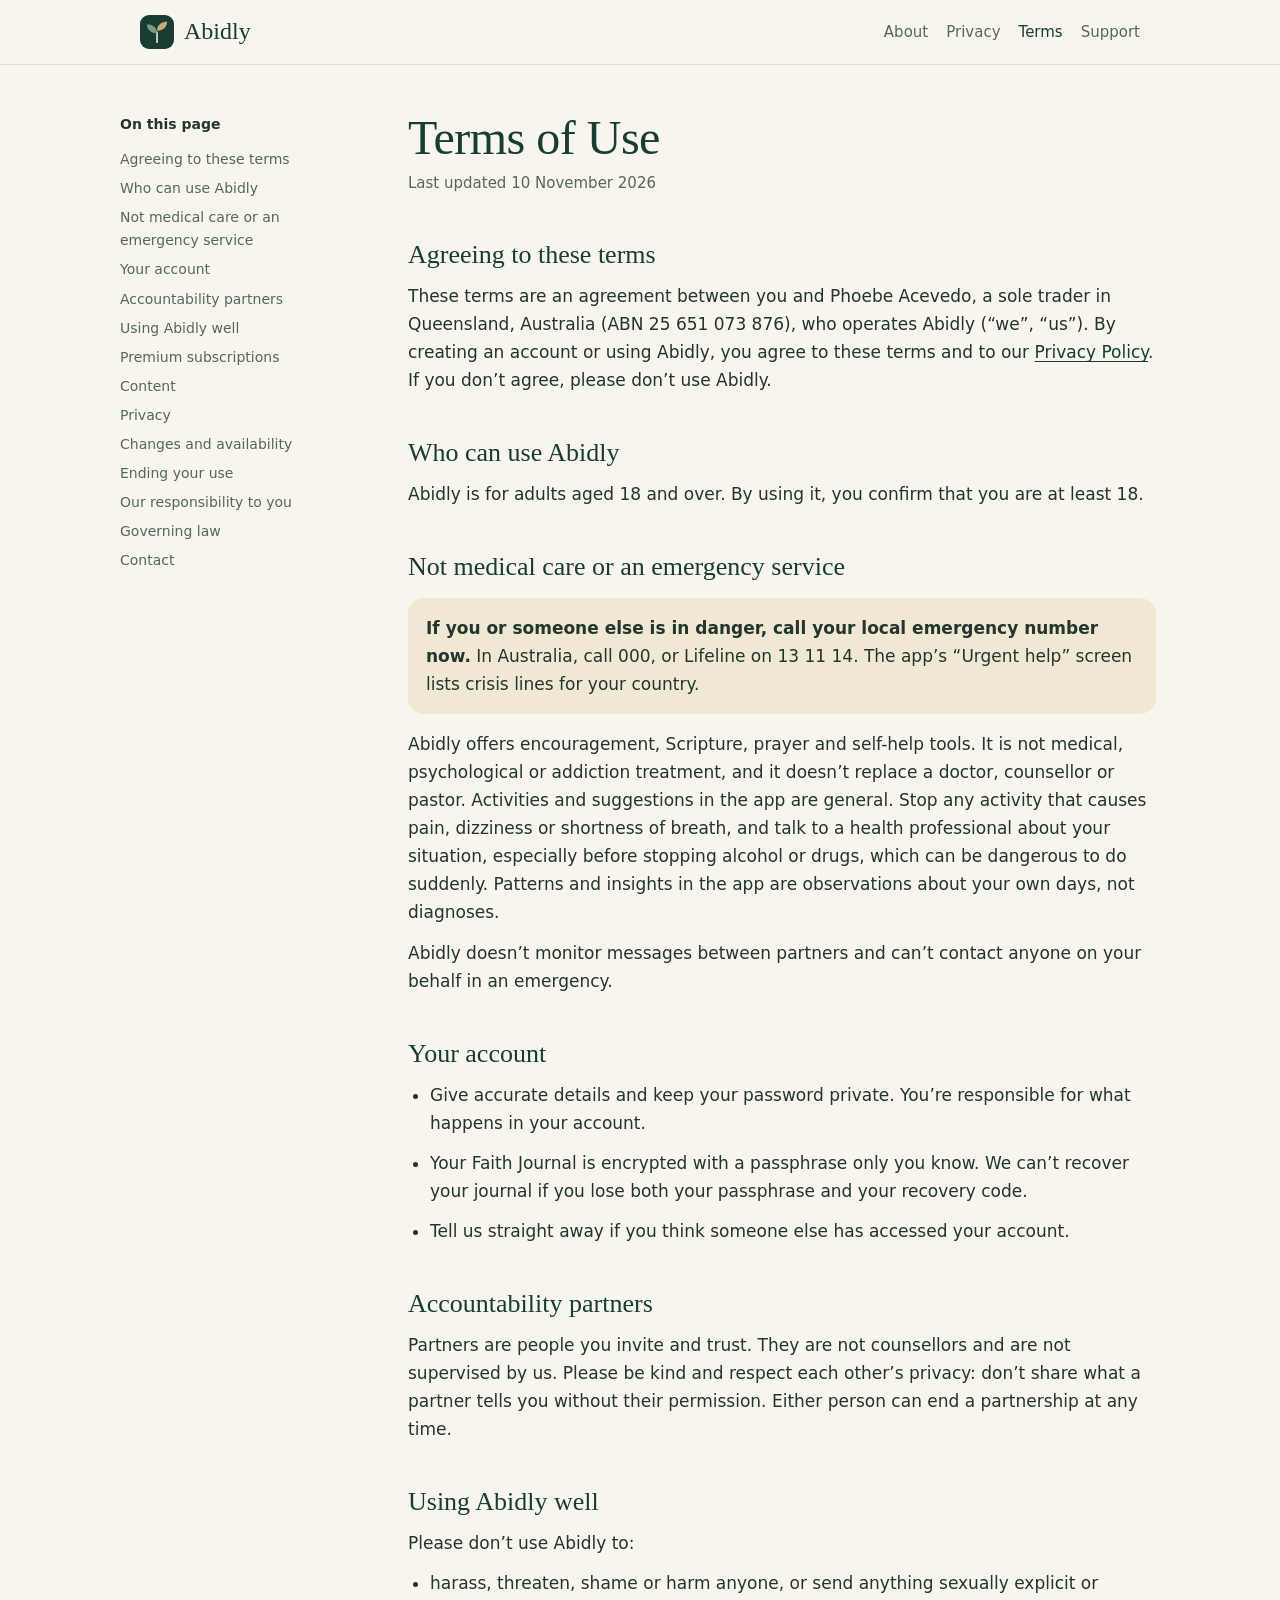
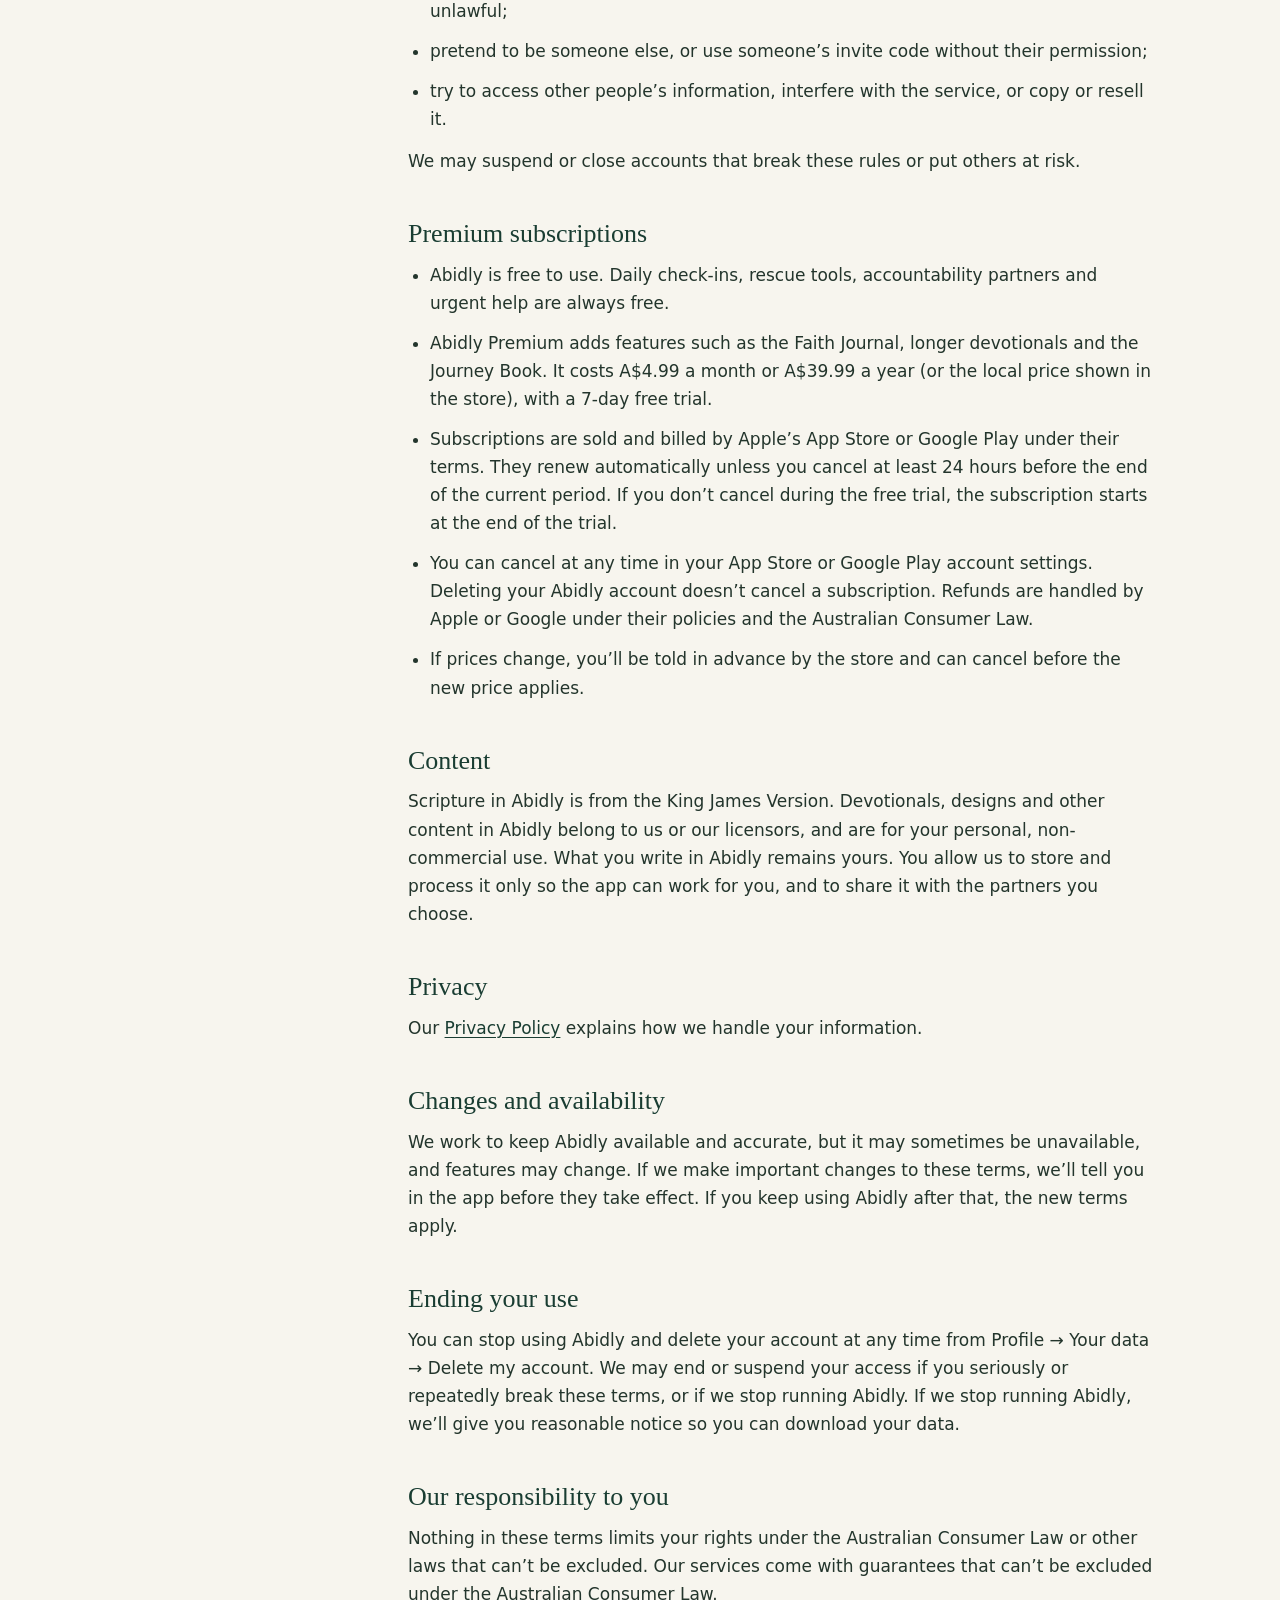
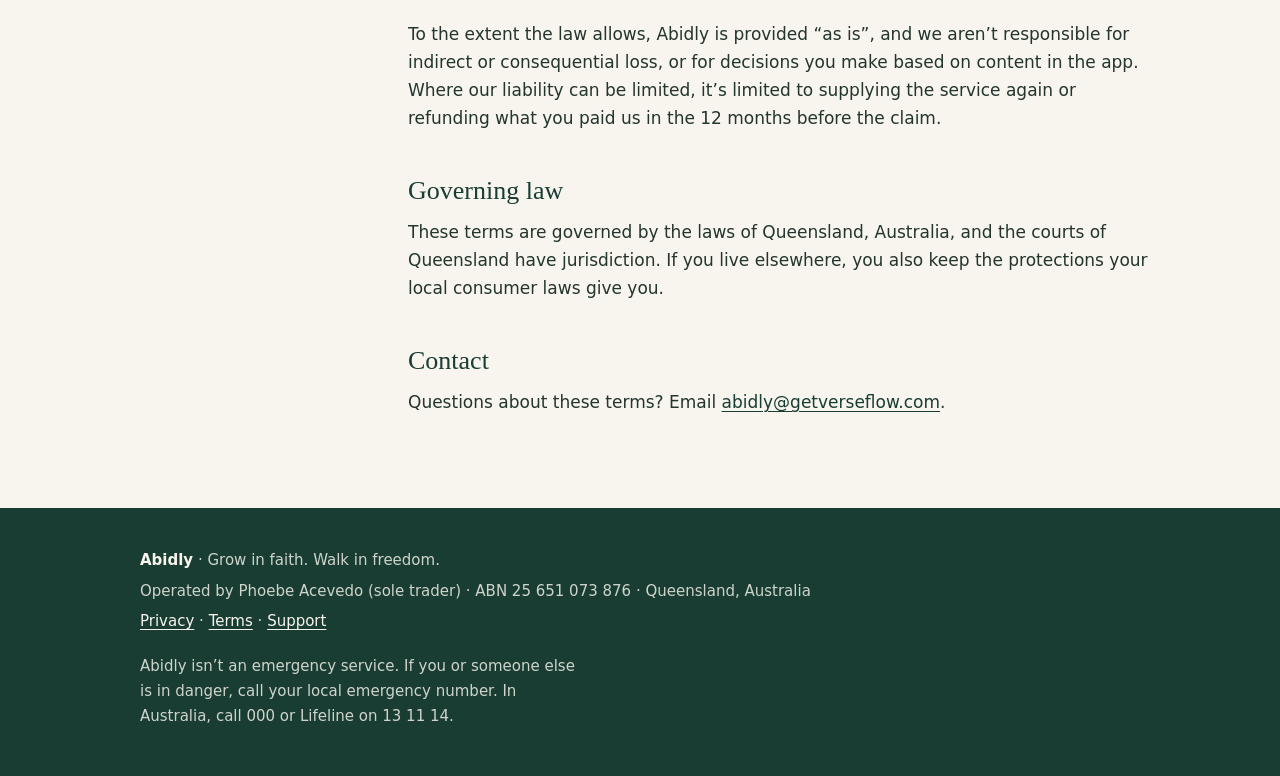
==== terms.html @ 66983ef4 "Add files via upload" ====
<!doctype html>
<html lang="en-AU">
<head>
<meta charset="utf-8">
<meta name="viewport" content="width=device-width, initial-scale=1, viewport-fit=cover">
<title>Terms of Use · Abidly</title>
<meta name="description" content="The terms for using the Abidly app.">
<meta name="theme-color" content="#193D32">
<link rel="icon" href="favicon.png" type="image/png">
<link rel="apple-touch-icon" href="apple-touch-icon.png">
<link rel="stylesheet" href="styles.css">
</head>
<body>
<header class="site"><div class="wrap">
  <a class="brand" href="index.html"><img src="icon.png" alt="">Abidly</a>
  <nav class="site" aria-label="Site"><a href="index.html">About</a><a href="privacy.html">Privacy</a><a href="terms.html" aria-current="page">Terms</a><a href="support.html">Support</a></nav>
</div></header>
<main id="main">

<div class="wrap doc">
<aside><strong>On this page</strong><ol><li><a href="#agree">Agreeing to these terms</a></li><li><a href="#who">Who can use Abidly</a></li><li><a href="#not-medical">Not medical care or an emergency service</a></li><li><a href="#account">Your account</a></li><li><a href="#partners">Accountability partners</a></li><li><a href="#use">Using Abidly well</a></li><li><a href="#premium">Premium subscriptions</a></li><li><a href="#content">Content</a></li><li><a href="#privacy">Privacy</a></li><li><a href="#availability">Changes and availability</a></li><li><a href="#ending">Ending your use</a></li><li><a href="#liability">Our responsibility to you</a></li><li><a href="#law">Governing law</a></li><li><a href="#contact">Contact</a></li></ol></aside>
<article>
<h1>Terms of Use</h1>
<p class="updated">Last updated 10 November 2026</p>

<h2 id="agree">Agreeing to these terms</h2>
<p>These terms are an agreement between you and Phoebe Acevedo, a sole trader in Queensland, Australia (ABN 25 651 073 876), who operates Abidly (“we”, “us”). By creating an account or using Abidly, you agree to these terms and to our <a href="privacy.html">Privacy Policy</a>. If you don’t agree, please don’t use Abidly.</p>

<h2 id="who">Who can use Abidly</h2>
<p>Abidly is for adults aged 18 and over. By using it, you confirm that you are at least 18.</p>

<h2 id="not-medical">Not medical care or an emergency service</h2>
<div class="note"><strong>If you or someone else is in danger, call your local emergency number now.</strong> In Australia, call 000, or Lifeline on 13 11 14. The app’s “Urgent help” screen lists crisis lines for your country.</div>
<p>Abidly offers encouragement, Scripture, prayer and self-help tools. It is not medical, psychological or addiction treatment, and it doesn’t replace a doctor, counsellor or pastor. Activities and suggestions in the app are general. Stop any activity that causes pain, dizziness or shortness of breath, and talk to a health professional about your situation, especially before stopping alcohol or drugs, which can be dangerous to do suddenly. Patterns and insights in the app are observations about your own days, not diagnoses.</p>
<p>Abidly doesn’t monitor messages between partners and can’t contact anyone on your behalf in an emergency.</p>

<h2 id="account">Your account</h2>
<ul>
<li>Give accurate details and keep your password private. You’re responsible for what happens in your account.</li>
<li>Your Faith Journal is encrypted with a passphrase only you know. We can’t recover your journal if you lose both your passphrase and your recovery code.</li>
<li>Tell us straight away if you think someone else has accessed your account.</li>
</ul>

<h2 id="partners">Accountability partners</h2>
<p>Partners are people you invite and trust. They are not counsellors and are not supervised by us. Please be kind and respect each other’s privacy: don’t share what a partner tells you without their permission. Either person can end a partnership at any time.</p>

<h2 id="use">Using Abidly well</h2>
<p>Please don’t use Abidly to:</p>
<ul>
<li>harass, threaten, shame or harm anyone, or send anything sexually explicit or unlawful;</li>
<li>pretend to be someone else, or use someone’s invite code without their permission;</li>
<li>try to access other people’s information, interfere with the service, or copy or resell it.</li>
</ul>
<p>We may suspend or close accounts that break these rules or put others at risk.</p>

<h2 id="premium">Premium subscriptions</h2>
<ul>
<li>Abidly is free to use. Daily check-ins, rescue tools, accountability partners and urgent help are always free.</li>
<li>Abidly Premium adds features such as the Faith Journal, longer devotionals and the Journey Book. It costs A$4.99 a month or A$39.99 a year (or the local price shown in the store), with a 7-day free trial.</li>
<li>Subscriptions are sold and billed by Apple’s App Store or Google Play under their terms. They renew automatically unless you cancel at least 24 hours before the end of the current period. If you don’t cancel during the free trial, the subscription starts at the end of the trial.</li>
<li>You can cancel at any time in your App Store or Google Play account settings. Deleting your Abidly account doesn’t cancel a subscription. Refunds are handled by Apple or Google under their policies and the Australian Consumer Law.</li>
<li>If prices change, you’ll be told in advance by the store and can cancel before the new price applies.</li>
</ul>

<h2 id="content">Content</h2>
<p>Scripture in Abidly is from the King James Version. Devotionals, designs and other content in Abidly belong to us or our licensors, and are for your personal, non-commercial use. What you write in Abidly remains yours. You allow us to store and process it only so the app can work for you, and to share it with the partners you choose.</p>

<h2 id="privacy">Privacy</h2>
<p>Our <a href="privacy.html">Privacy Policy</a> explains how we handle your information.</p>

<h2 id="availability">Changes and availability</h2>
<p>We work to keep Abidly available and accurate, but it may sometimes be unavailable, and features may change. If we make important changes to these terms, we’ll tell you in the app before they take effect. If you keep using Abidly after that, the new terms apply.</p>

<h2 id="ending">Ending your use</h2>
<p>You can stop using Abidly and delete your account at any time from Profile → Your data → Delete my account. We may end or suspend your access if you seriously or repeatedly break these terms, or if we stop running Abidly. If we stop running Abidly, we’ll give you reasonable notice so you can download your data.</p>

<h2 id="liability">Our responsibility to you</h2>
<p>Nothing in these terms limits your rights under the Australian Consumer Law or other laws that can’t be excluded. Our services come with guarantees that can’t be excluded under the Australian Consumer Law.</p>
<p>To the extent the law allows, Abidly is provided “as is”, and we aren’t responsible for indirect or consequential loss, or for decisions you make based on content in the app. Where our liability can be limited, it’s limited to supplying the service again or refunding what you paid us in the 12 months before the claim.</p>

<h2 id="law">Governing law</h2>
<p>These terms are governed by the laws of Queensland, Australia, and the courts of Queensland have jurisdiction. If you live elsewhere, you also keep the protections your local consumer laws give you.</p>

<h2 id="contact">Contact</h2>
<p>Questions about these terms? Email <a href="mailto:abidly@getverseflow.com">abidly@getverseflow.com</a>.</p>
</article>
</div>

</main>
<footer class="site"><div class="wrap">
  <div>
    <p style="margin:0 0 6px"><strong style="color:#F7F5EE">Abidly</strong> · Grow in faith. Walk in freedom.</p>
    <p style="margin:0">Operated by Phoebe Acevedo (sole trader) · ABN 25 651 073 876 · Queensland, Australia</p>
    <p style="margin:6px 0 0"><a href="privacy.html">Privacy</a> · <a href="terms.html">Terms</a> · <a href="support.html">Support</a></p>
  </div>
  <p class="crisis" style="margin:0">Abidly isn’t an emergency service. If you or someone else is in danger, call your local emergency number. In Australia, call 000 or Lifeline on 13 11 14.</p>
</div></footer>
</body>
</html>
---- styles.css ----
/* Abidly website: forest, sage and ivory, like the app. Light only, on purpose. */
/* Fonts are served from this site (no third-party font requests). SIL Open Font License. */
@font-face { font-family: "DM Sans"; src: url("fonts/DMSans_400Regular.ttf") format("truetype"); font-weight: 400; font-display: swap; }
@font-face { font-family: "DM Sans"; src: url("fonts/DMSans_500Medium.ttf") format("truetype"); font-weight: 500; font-display: swap; }
@font-face { font-family: "DM Sans"; src: url("fonts/DMSans_600SemiBold.ttf") format("truetype"); font-weight: 600; font-display: swap; }
@font-face { font-family: "Newsreader"; src: url("fonts/Newsreader_400Regular.ttf") format("truetype"); font-weight: 400; font-display: swap; }
@font-face { font-family: "Newsreader"; src: url("fonts/Newsreader_400Regular_Italic.ttf") format("truetype"); font-weight: 400; font-style: italic; font-display: swap; }
@font-face { font-family: "Newsreader"; src: url("fonts/Newsreader_500Medium.ttf") format("truetype"); font-weight: 500; font-display: swap; }

:root {
  --forest: #193D32;
  --sage: #7C9A83;
  --soft: #DCE8D9;
  --ivory: #F7F5EE;
  --paper: #FBF9F3;
  --gold: #C7AD78;
  --gold-deep: #8C6B22;
  --ink: #23352C;
  --muted: #56675D;
  --rule: rgba(25, 61, 50, 0.12);
  --serif: "Newsreader", Georgia, "Times New Roman", serif;
  --sans: "DM Sans", system-ui, -apple-system, "Segoe UI", Roboto, sans-serif;
  color-scheme: light;
}
* { box-sizing: border-box; }
html { -webkit-text-size-adjust: 100%; }
body { margin: 0; background: var(--ivory); color: var(--ink); font-family: var(--sans); font-size: 17px; line-height: 1.65; }
a { color: var(--forest); text-underline-offset: 3px; }
a:focus-visible, button:focus-visible { outline: 3px solid var(--gold); outline-offset: 3px; border-radius: 4px; }
.wrap { max-width: 1040px; margin: 0 auto; padding-left: max(20px, env(safe-area-inset-left, 0px)); padding-right: max(20px, env(safe-area-inset-right, 0px)); }

header.site { position: sticky; top: 0; z-index: 5; background: rgba(247, 245, 238, 0.92); backdrop-filter: blur(10px); border-bottom: 1px solid var(--rule); }
header.site .wrap { display: flex; align-items: center; justify-content: space-between; gap: 16px; min-height: 64px; flex-wrap: wrap; }
.brand { display: flex; align-items: center; gap: 10px; text-decoration: none; color: var(--forest); font-family: var(--serif); font-size: 24px; font-weight: 500; }
.brand img { width: 34px; height: 34px; border-radius: 9px; }
nav.site { display: flex; gap: 4px 18px; flex-wrap: wrap; font-size: 15px; font-weight: 500; }
nav.site a { text-decoration: none; color: var(--muted); padding: 6px 0; }
nav.site a[aria-current="page"], nav.site a:hover { color: var(--forest); }

.hero { padding: 72px 0 56px; display: grid; grid-template-columns: 1.1fr 0.9fr; gap: 40px; align-items: center; }
.eyebrow { font-size: 13px; font-weight: 600; letter-spacing: 1.6px; text-transform: uppercase; color: var(--gold-deep); }
h1, h2, h3 { font-family: var(--serif); font-weight: 500; color: var(--forest); text-wrap: balance; margin: 0; }
h1 { font-size: clamp(40px, 6vw, 64px); line-height: 1.05; letter-spacing: -0.5px; }
h2 { font-size: clamp(28px, 3.6vw, 36px); line-height: 1.15; }
h3 { font-size: 22px; line-height: 1.3; }
.lede { font-size: 20px; line-height: 1.6; color: var(--ink); max-width: 34em; }
.hero .lede { margin: 18px 0 26px; }
.badges { display: flex; gap: 10px; flex-wrap: wrap; }
.badge { display: inline-flex; align-items: center; gap: 8px; background: var(--forest); color: var(--ivory); border-radius: 999px; padding: 12px 20px; font-weight: 600; font-size: 15px; text-decoration: none; }
.badge.soon { background: transparent; color: var(--forest); box-shadow: inset 0 0 0 2px var(--soft); }
.art { justify-self: center; width: min(360px, 100%); aspect-ratio: 1; border-radius: 50%; background: var(--forest); display: grid; place-items: center; box-shadow: inset 0 0 0 10px rgba(199, 173, 120, 0.25); }
.art svg { width: 70%; height: auto; }

.verse { background: var(--soft); border-radius: 22px; padding: 28px 30px; margin: 8px 0 64px; }
.verse p { font-family: var(--serif); font-style: italic; font-size: 22px; line-height: 1.55; color: var(--forest); margin: 0 0 8px; }
.verse span { font-size: 13px; letter-spacing: 1.2px; text-transform: uppercase; color: var(--muted); }

.features { display: grid; grid-template-columns: repeat(3, 1fr); gap: 18px; margin: 28px 0 72px; }
.feature { background: var(--paper); border-radius: 20px; padding: 22px; box-shadow: 0 1px 2px rgba(25, 61, 50, 0.06); }
.feature h3 { font-size: 20px; margin-bottom: 6px; }
.feature p { margin: 0; color: var(--muted); font-size: 16px; line-height: 1.55; }
.dot { width: 12px; height: 12px; border-radius: 50%; display: inline-block; margin-bottom: 12px; }

.promise { display: grid; grid-template-columns: 0.9fr 1.1fr; gap: 40px; padding: 56px 0 72px; border-top: 1px solid var(--rule); }
.promise ul { margin: 0; padding: 0; list-style: none; display: grid; gap: 14px; }
.promise li { padding-left: 30px; position: relative; }
.promise li::before { content: ""; position: absolute; left: 0; top: 7px; width: 16px; height: 16px; border-radius: 50%; background: var(--sage); box-shadow: inset 0 0 0 4px var(--soft); }

footer.site { background: var(--forest); color: rgba(247, 245, 238, 0.82); padding: 40px 0 48px; font-size: 15px; }
footer.site .wrap { display: flex; justify-content: space-between; gap: 20px; flex-wrap: wrap; }
footer.site a { color: var(--ivory); }
footer.site .crisis { max-width: 30em; }

/* documents */
.doc { padding: 48px 0 80px; display: grid; grid-template-columns: 240px minmax(0, 1fr); gap: 48px; }
.doc aside { position: sticky; top: 88px; align-self: start; font-size: 14px; }
.doc aside ol { list-style: none; margin: 12px 0 0; padding: 0; display: grid; gap: 6px; }
.doc aside a { text-decoration: none; color: var(--muted); }
.doc aside a:hover { color: var(--forest); }
.doc article { max-width: 44em; }
.doc article h1 { font-size: clamp(36px, 5vw, 48px); margin-bottom: 8px; }
.doc .updated { color: var(--muted); font-size: 15px; margin: 0 0 28px; }
.doc article h2 { font-size: 26px; margin: 44px 0 12px; scroll-margin-top: 90px; }
.doc article h3 { font-size: 19px; margin: 24px 0 6px; font-family: var(--sans); font-weight: 600; }
.doc article p, .doc article li { margin: 0 0 12px; }
.doc article ul { padding-left: 22px; margin: 0 0 14px; }
.summary { background: var(--paper); border-radius: 20px; padding: 22px 24px; margin-bottom: 8px; box-shadow: 0 1px 2px rgba(25, 61, 50, 0.06); }
.summary h2 { margin-top: 0 !important; font-size: 22px !important; }
.summary ul { margin-bottom: 0 !important; }
.note { background: #F1E8D4; border-radius: 16px; padding: 16px 18px; margin: 16px 0; }
.table { overflow-x: auto; margin: 12px 0 18px; }
.table table { border-collapse: collapse; width: 100%; font-size: 15px; min-width: 520px; }
.table th, .table td { text-align: left; vertical-align: top; padding: 10px 12px; border-bottom: 1px solid var(--rule); }
.table th { font-size: 13px; letter-spacing: 0.6px; text-transform: uppercase; color: var(--muted); font-weight: 600; }
.todo { background: #FBE7A1; border-radius: 4px; padding: 0 4px; }

.faq { display: grid; gap: 12px; margin: 20px 0 40px; }
.faq details { background: var(--paper); border-radius: 16px; padding: 16px 20px; box-shadow: 0 1px 2px rgba(25, 61, 50, 0.06); }
.faq summary { cursor: pointer; font-weight: 600; color: var(--forest); }
.faq details p { margin: 10px 0 0; }
.contact { background: var(--forest); color: var(--ivory); border-radius: 22px; padding: 28px; margin: 12px 0 40px; }
.contact h2 { color: var(--ivory); margin: 0 0 8px !important; }
.contact a { color: var(--ivory); font-weight: 600; }

@media (max-width: 820px) {
  .hero, .promise { grid-template-columns: 1fr; }
  .hero { padding-top: 40px; }
  .art { width: min(260px, 80%); order: -1; }
  .features { grid-template-columns: 1fr; }
  .doc { grid-template-columns: 1fr; gap: 0; }
  .doc aside { position: static; margin-bottom: 8px; }
}
@media (prefers-reduced-motion: reduce) { * { scroll-behavior: auto !important; } }
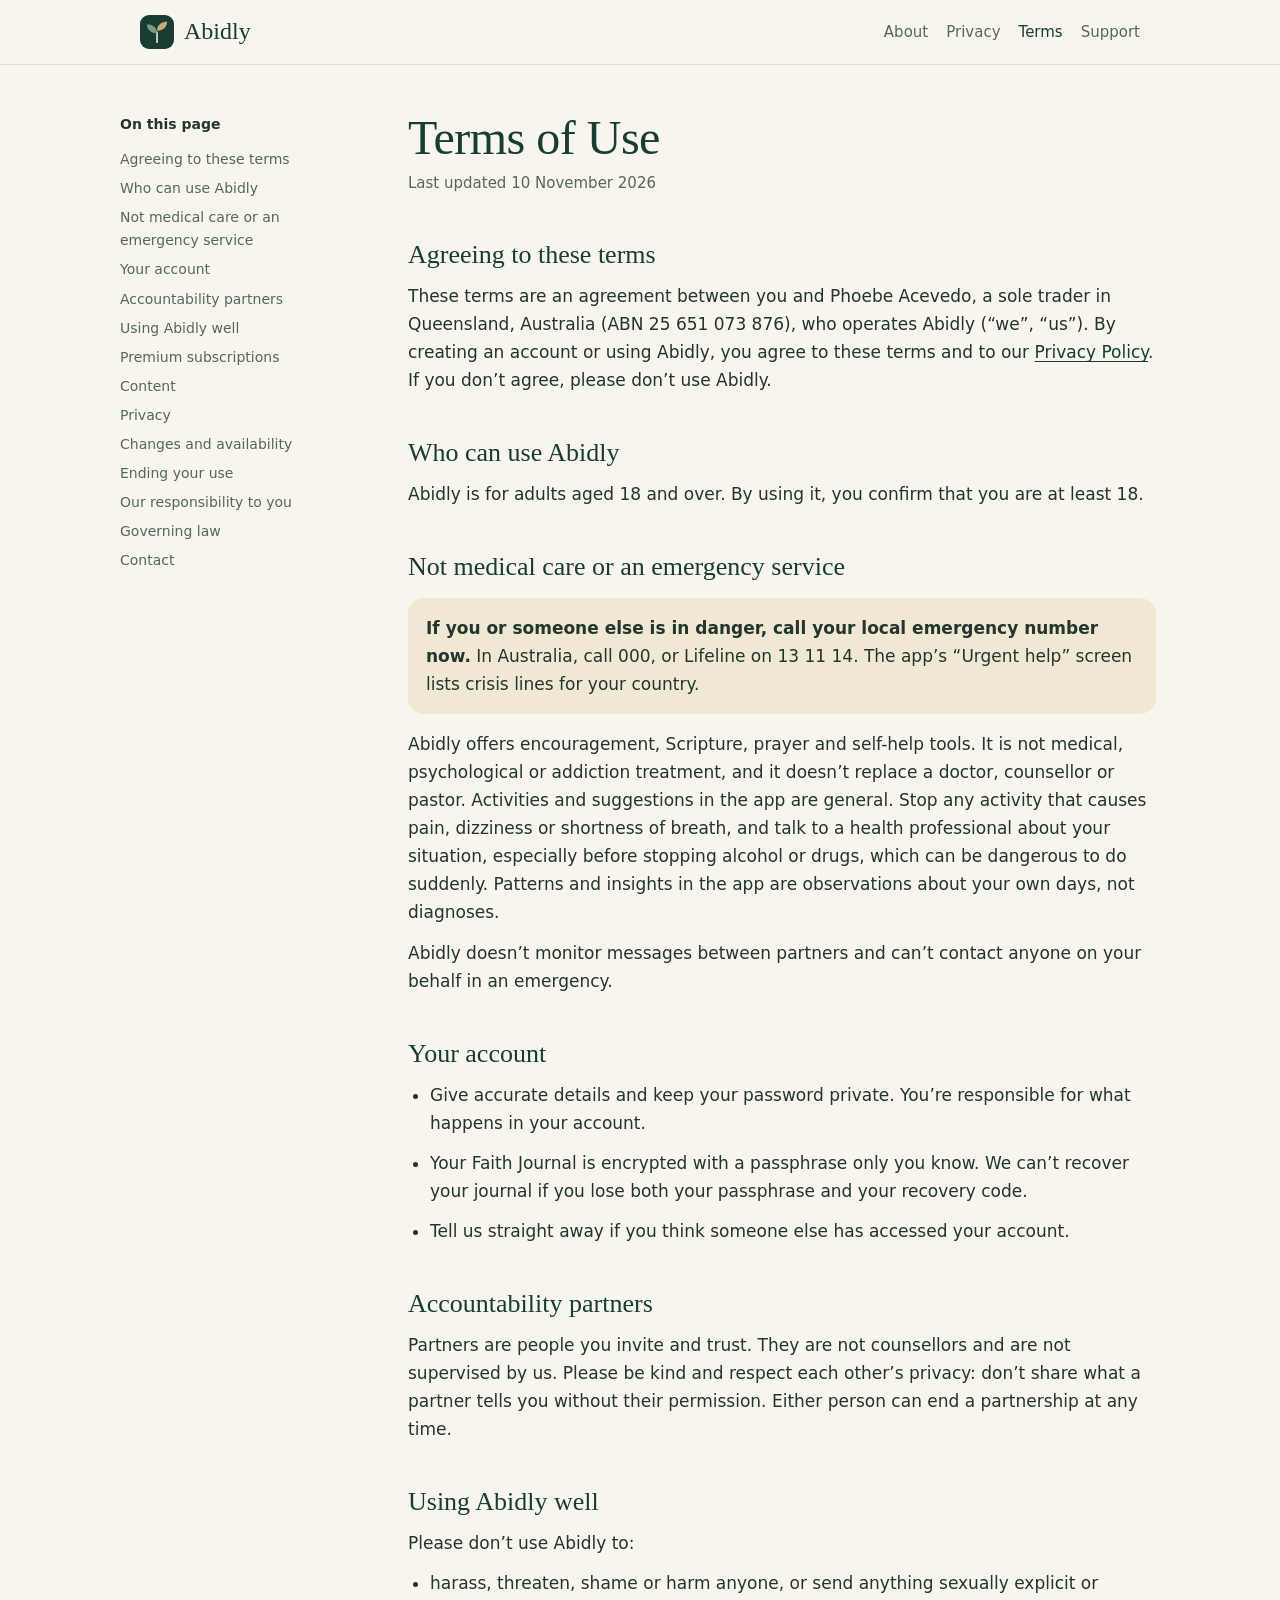
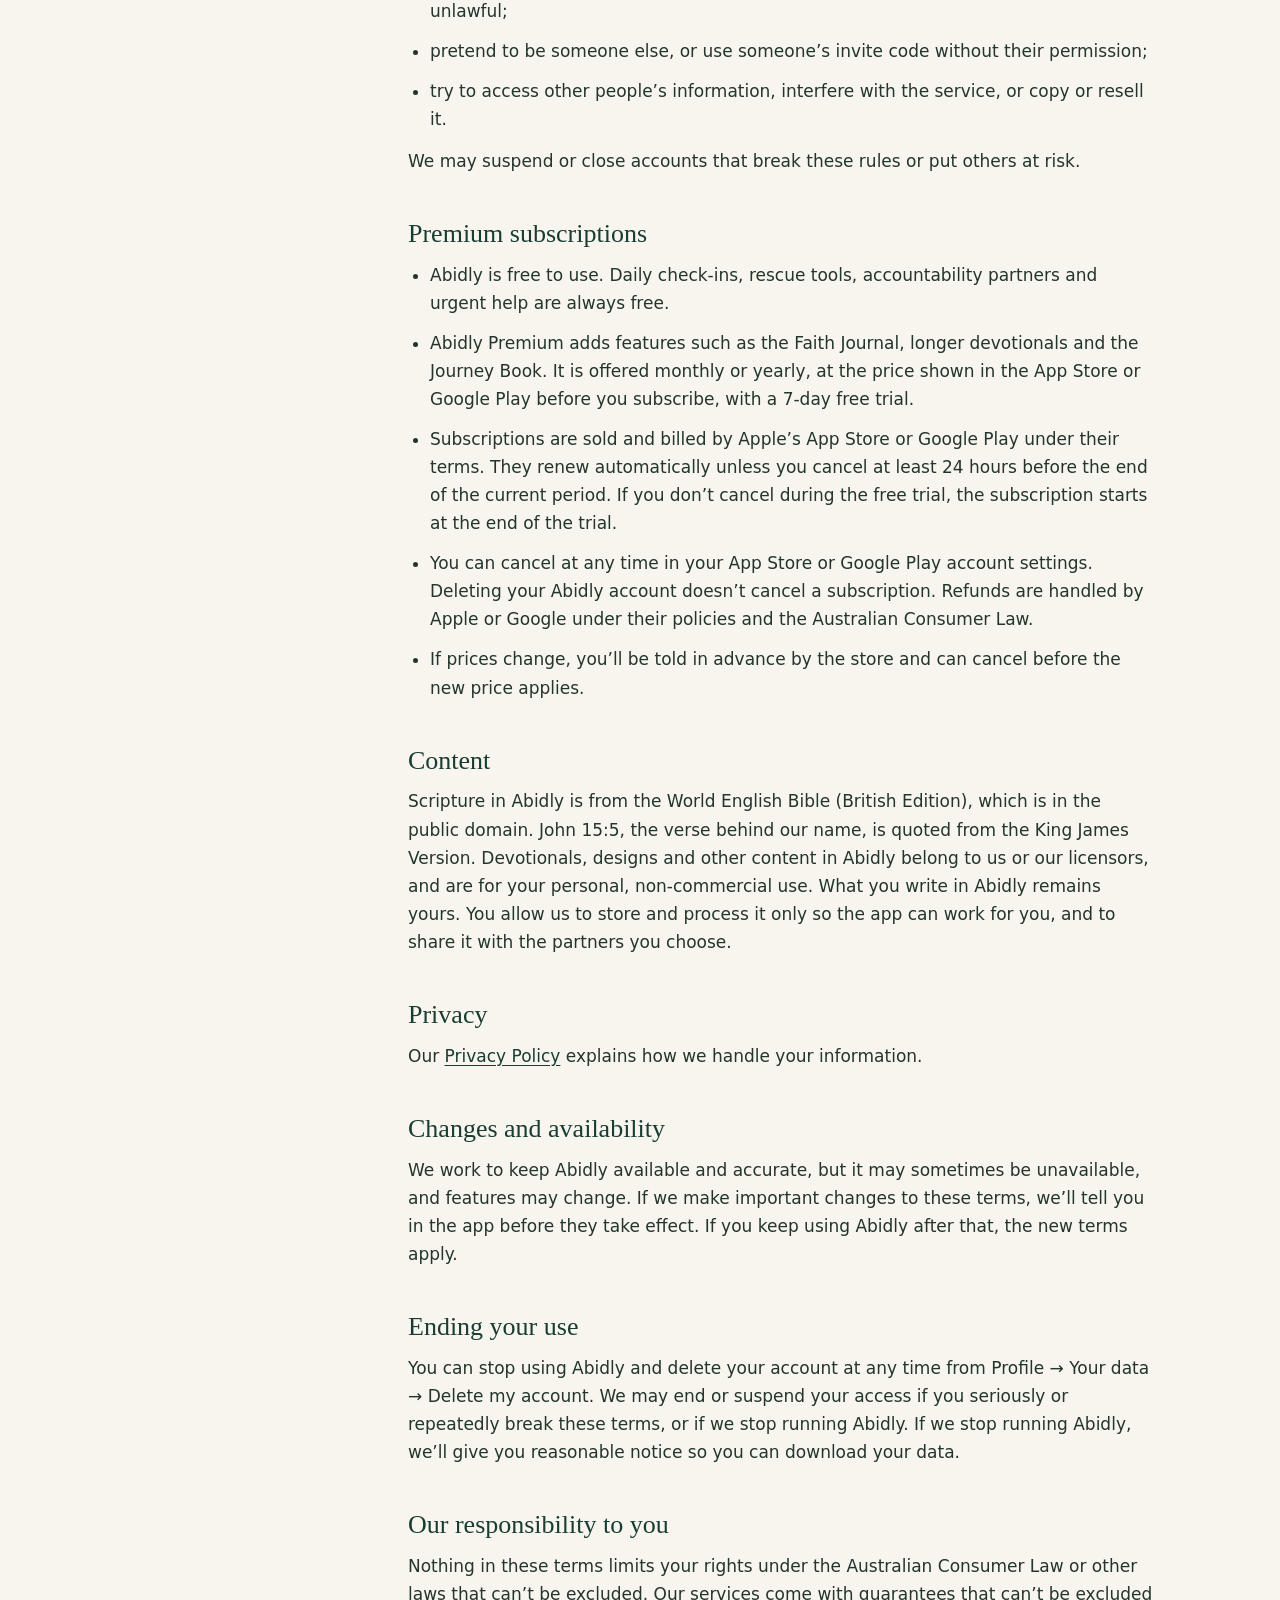
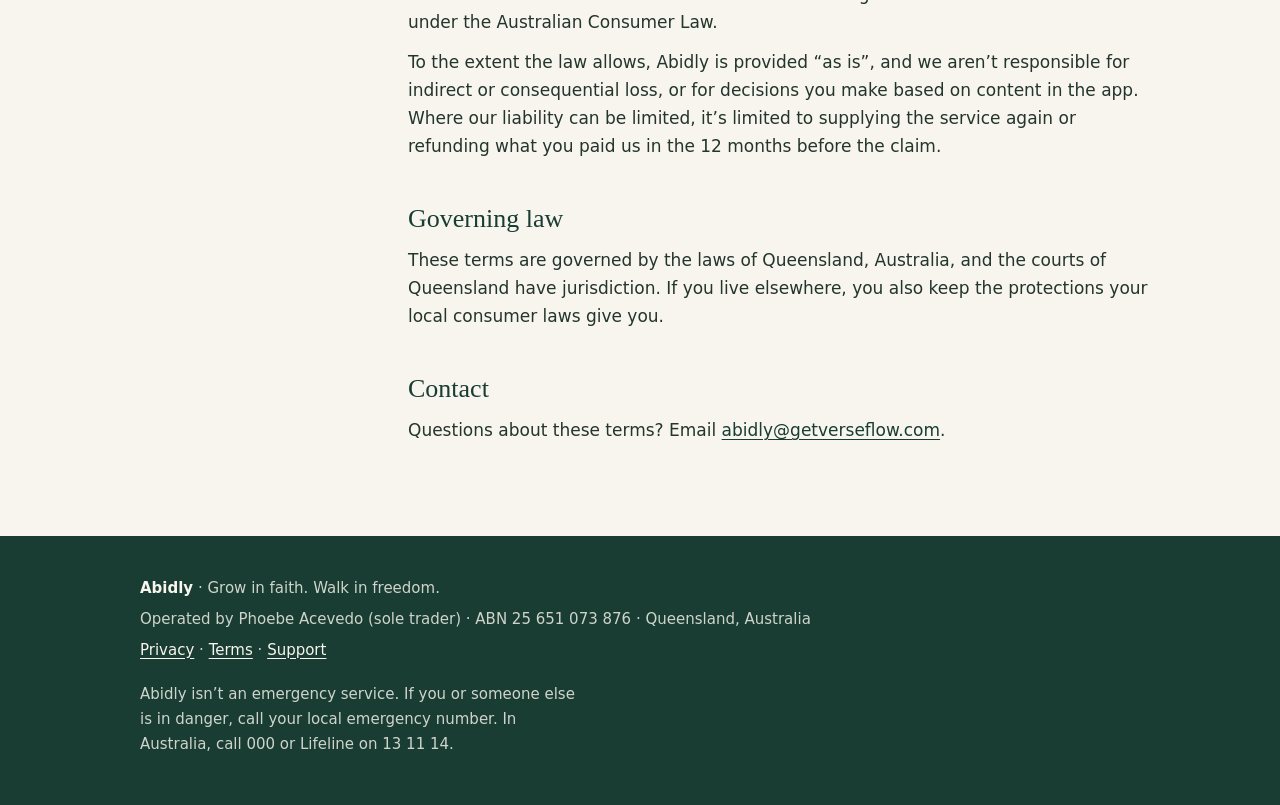
==== commit 08028f65: "Add files via upload" ====
--- a/terms.html
+++ b/terms.html
@@ -56,14 +56,14 @@
 <h2 id="premium">Premium subscriptions</h2>
 <ul>
 <li>Abidly is free to use. Daily check-ins, rescue tools, accountability partners and urgent help are always free.</li>
-<li>Abidly Premium adds features such as the Faith Journal, longer devotionals and the Journey Book. It costs A$4.99 a month or A$39.99 a year (or the local price shown in the store), with a 7-day free trial.</li>
+<li>Abidly Premium adds features such as the Faith Journal, longer devotionals and the Journey Book. It is offered monthly or yearly, at the price shown in the App Store or Google Play before you subscribe, with a 7-day free trial.</li>
 <li>Subscriptions are sold and billed by Apple’s App Store or Google Play under their terms. They renew automatically unless you cancel at least 24 hours before the end of the current period. If you don’t cancel during the free trial, the subscription starts at the end of the trial.</li>
 <li>You can cancel at any time in your App Store or Google Play account settings. Deleting your Abidly account doesn’t cancel a subscription. Refunds are handled by Apple or Google under their policies and the Australian Consumer Law.</li>
 <li>If prices change, you’ll be told in advance by the store and can cancel before the new price applies.</li>
 </ul>
 
 <h2 id="content">Content</h2>
-<p>Scripture in Abidly is from the King James Version. Devotionals, designs and other content in Abidly belong to us or our licensors, and are for your personal, non-commercial use. What you write in Abidly remains yours. You allow us to store and process it only so the app can work for you, and to share it with the partners you choose.</p>
+<p>Scripture in Abidly is from the World English Bible (British Edition), which is in the public domain. John 15:5, the verse behind our name, is quoted from the King James Version. Devotionals, designs and other content in Abidly belong to us or our licensors, and are for your personal, non-commercial use. What you write in Abidly remains yours. You allow us to store and process it only so the app can work for you, and to share it with the partners you choose.</p>
 
 <h2 id="privacy">Privacy</h2>
 <p>Our <a href="privacy.html">Privacy Policy</a> explains how we handle your information.</p>
